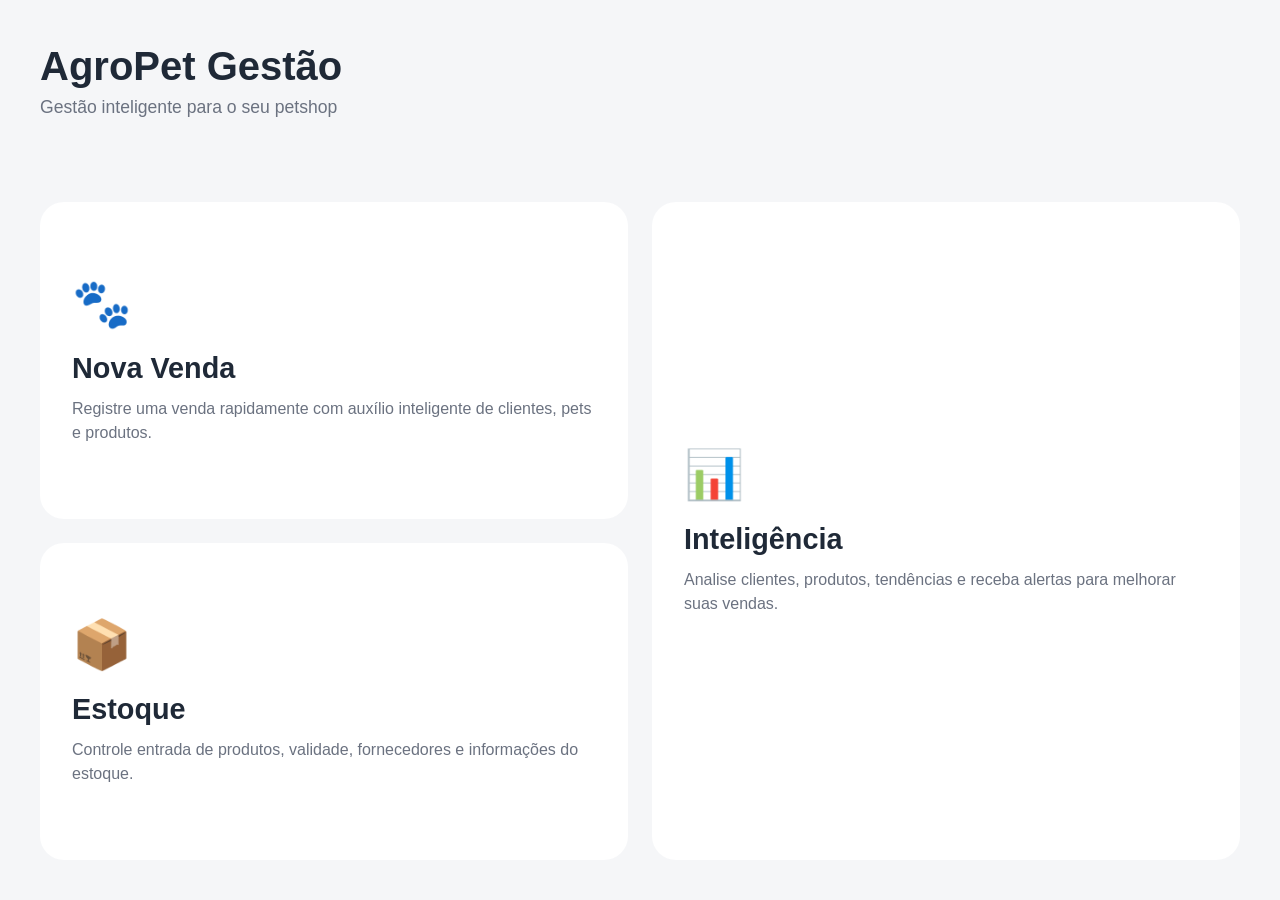
==== index.html @ 4cd782b1 "feat: primeira versão navegável do protótipo" ====
<!DOCTYPE html>
<html lang="pt-BR">

<head>
    <meta charset="UTF-8">
    <meta name="viewport" content="width=device-width, initial-scale=1.0">

    <title>AgroPet Gestão</title>

    <link rel="stylesheet" href="assets/css/style.css">

    <script defer src="assets/js/app.js"></script>
</head>

<body>

    <header class="header">
        <div>
            <h1>AgroPet Gestão</h1>
            <p>Gestão inteligente para o seu petshop</p>
        </div>
    </header>


    <main class="dashboard">

        <section class="card card-venda">
            <div class="icon">
                🐾
            </div>

            <h2>Nova Venda</h2>

            <p>
                Registre uma venda rapidamente com auxílio
                inteligente de clientes, pets e produtos.
            </p>
        </section>


        <section class="card card-estoque">
            <div class="icon">
                📦
            </div>

            <h2>Estoque</h2>

            <p>
                Controle entrada de produtos,
                validade, fornecedores e informações do estoque.
            </p>
        </section>


        <section class="card card-inteligencia">
            <div class="icon">
                📊
            </div>

            <h2>Inteligência</h2>

            <p>
                Analise clientes, produtos, tendências
                e receba alertas para melhorar suas vendas.
            </p>
        </section>

    </main>


</body>

</html>
---- assets/css/style.css ----
* {
    margin: 0;
    padding: 0;
    box-sizing: border-box;
    font-family: Arial, Helvetica, sans-serif;
}


body {
    min-height: 100vh;
    background: #f5f6f8;
    color: #1f2937;
}


/* Cabeçalho */

.header {
    height: 18vh;
    display: flex;
    align-items: center;
    padding: 40px;
}


.header h1 {
    font-size: 2.5rem;
    font-weight: 700;
}


.header p {
    margin-top: 8px;
    color: #6b7280;
    font-size: 1.1rem;
}


/* Área principal */

.dashboard {
    height: 82vh;
    display: grid;
    grid-template-columns: 1fr 1fr;
    grid-template-rows: 1fr 1fr;
    gap: 24px;
    padding: 40px;
}


/* Cartões */

.card {
    background: white;
    border-radius: 24px;
    padding: 32px;
    cursor: pointer;
    transition: transform 0.2s ease, box-shadow 0.2s ease;

    display: flex;
    flex-direction: column;
    justify-content: center;
}


.card:hover {
    transform: translateY(-5px);
    box-shadow: 0 15px 30px rgba(0,0,0,0.08);
}


.icon {
    font-size: 3rem;
    margin-bottom: 20px;
}


.card h2 {
    font-size: 1.8rem;
    margin-bottom: 12px;
}


.card p {
    color: #6b7280;
    line-height: 1.5;
}


/* Organização dos painéis */

.card-venda {
    grid-column: 1;
    grid-row: 1;
}


.card-estoque {
    grid-column: 1;
    grid-row: 2;
}


.card-inteligencia {
    grid-column: 2;
    grid-row: 1 / span 2;
}


/* Responsividade */

@media(max-width: 800px) {

    .dashboard {
        grid-template-columns: 1fr;
        grid-template-rows: auto;
    }


    .card-inteligencia {
        grid-column: auto;
        grid-row: auto;
    }

}
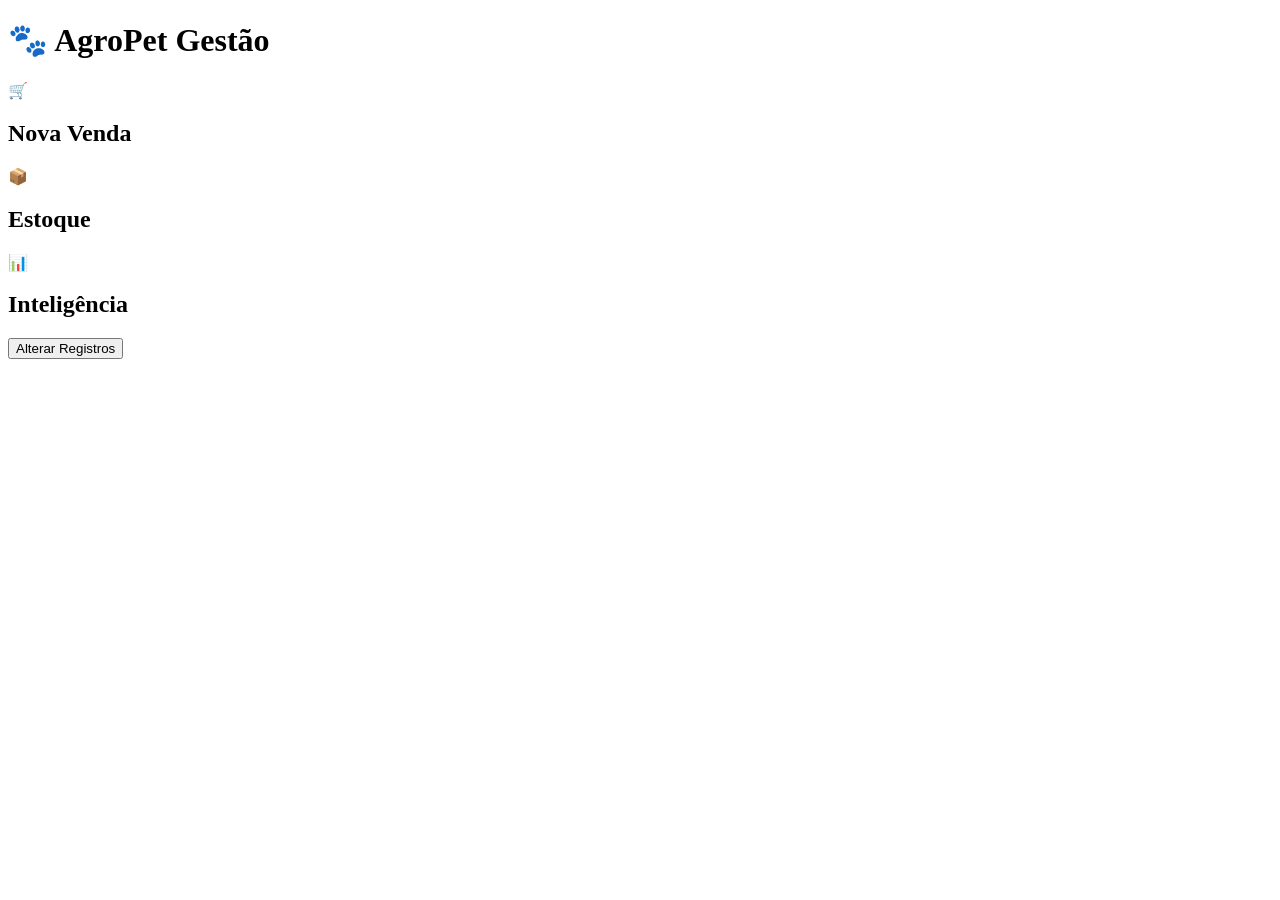
==== commit 6533510d: "feat: reorganiza estrutura inicial e evolui protótipo da interface" ====
--- a/index.html
+++ b/index.html
@@ -8,67 +8,60 @@
     <title>AgroPet Gestão</title>
 
     <link rel="stylesheet" href="assets/css/style.css">
-
     <script defer src="assets/js/app.js"></script>
 </head>
 
 <body>
 
-    <header class="header">
-        <div>
-            <h1>AgroPet Gestão</h1>
-            <p>Gestão inteligente para o seu petshop</p>
-        </div>
-    </header>
+<header class="header">
+
+    <h1>🐾 AgroPet Gestão</h1>
+
+</header>
 
 
-    <main class="dashboard">
+<main class="dashboard">
 
-        <section class="card card-venda">
-            <div class="icon">
-                🐾
-            </div>
+    <section class="card card-venda">
 
-            <h2>Nova Venda</h2>
+        <div class="icon">🛒</div>
 
-            <p>
-                Registre uma venda rapidamente com auxílio
-                inteligente de clientes, pets e produtos.
-            </p>
-        </section>
+        <h2>Nova Venda</h2>
+
+    </section>
 
 
-        <section class="card card-estoque">
-            <div class="icon">
-                📦
-            </div>
+    <section class="card card-estoque">
 
-            <h2>Estoque</h2>
+        <div class="icon">📦</div>
 
-            <p>
-                Controle entrada de produtos,
-                validade, fornecedores e informações do estoque.
-            </p>
-        </section>
+        <h2>Estoque</h2>
+
+    </section>
 
 
-        <section class="card card-inteligencia">
-            <div class="icon">
-                📊
-            </div>
+    <section class="card card-inteligencia">
 
-            <h2>Inteligência</h2>
+        <div class="icon">📊</div>
 
-            <p>
-                Analise clientes, produtos, tendências
-                e receba alertas para melhorar suas vendas.
-            </p>
-        </section>
+        <h2>Inteligência</h2>
 
-    </main>
+    </section>
+
+</main>
+
+
+<footer>
+
+    <button class="config-button">
+
+        Alterar Registros
+
+    </button>
+
+</footer>
 
 
 </body>
 
 </html>
-
--- a/assets/css/style.css
+++ b/assets/css/style.css
@@ -1,125 +1,67 @@
-* {
-    margin: 0;
-    padding: 0;
-    box-sizing: border-box;
-    font-family: Arial, Helvetica, sans-serif;
-}
+<!DOCTYPE html>
+<html lang="pt-BR">
+
+<head>
+    <meta charset="UTF-8">
+    <meta name="viewport" content="width=device-width, initial-scale=1.0">
+
+    <title>AgroPet Gestão</title>
+
+    <link rel="stylesheet" href="assets/css/style.css">
+    <script defer src="assets/js/app.js"></script>
+</head>
+
+<body>
+
+<header class="header">
+
+    <h1>🐾 AgroPet Gestão</h1>
+
+</header>
 
 
-body {
-    min-height: 100vh;
-    background: #f5f6f8;
-    color: #1f2937;
-}
+<main class="dashboard">
+
+    <section class="card card-venda">
+
+        <div class="icon">🛒</div>
+
+        <h2>Nova Venda</h2>
+
+    </section>
 
 
-/* Cabeçalho */
+    <section class="card card-estoque">
 
-.header {
-    height: 18vh;
-    display: flex;
-    align-items: center;
-    padding: 40px;
-}
+        <div class="icon">📦</div>
+
+        <h2>Estoque</h2>
+
+    </section>
 
 
-.header h1 {
-    font-size: 2.5rem;
-    font-weight: 700;
-}
+    <section class="card card-inteligencia">
+
+        <div class="icon">📊</div>
+
+        <h2>Inteligência</h2>
+
+    </section>
+
+</main>
 
 
-.header p {
-    margin-top: 8px;
-    color: #6b7280;
-    font-size: 1.1rem;
-}
+<footer>
+
+    <button class="config-button">
+
+        Alterar Registros
+
+    </button>
+
+</footer>
 
 
-/* Área principal */
+</body>
 
-.dashboard {
-    height: 82vh;
-    display: grid;
-    grid-template-columns: 1fr 1fr;
-    grid-template-rows: 1fr 1fr;
-    gap: 24px;
-    padding: 40px;
-}
-
-
-/* Cartões */
-
-.card {
-    background: white;
-    border-radius: 24px;
-    padding: 32px;
-    cursor: pointer;
-    transition: transform 0.2s ease, box-shadow 0.2s ease;
-
-    display: flex;
-    flex-direction: column;
-    justify-content: center;
-}
-
-
-.card:hover {
-    transform: translateY(-5px);
-    box-shadow: 0 15px 30px rgba(0,0,0,0.08);
-}
-
-
-.icon {
-    font-size: 3rem;
-    margin-bottom: 20px;
-}
-
-
-.card h2 {
-    font-size: 1.8rem;
-    margin-bottom: 12px;
-}
-
-
-.card p {
-    color: #6b7280;
-    line-height: 1.5;
-}
-
-
-/* Organização dos painéis */
-
-.card-venda {
-    grid-column: 1;
-    grid-row: 1;
-}
-
-
-.card-estoque {
-    grid-column: 1;
-    grid-row: 2;
-}
-
-
-.card-inteligencia {
-    grid-column: 2;
-    grid-row: 1 / span 2;
-}
-
-
-/* Responsividade */
-
-@media(max-width: 800px) {
-
-    .dashboard {
-        grid-template-columns: 1fr;
-        grid-template-rows: auto;
-    }
-
-
-    .card-inteligencia {
-        grid-column: auto;
-        grid-row: auto;
-    }
-
-}
+</html>
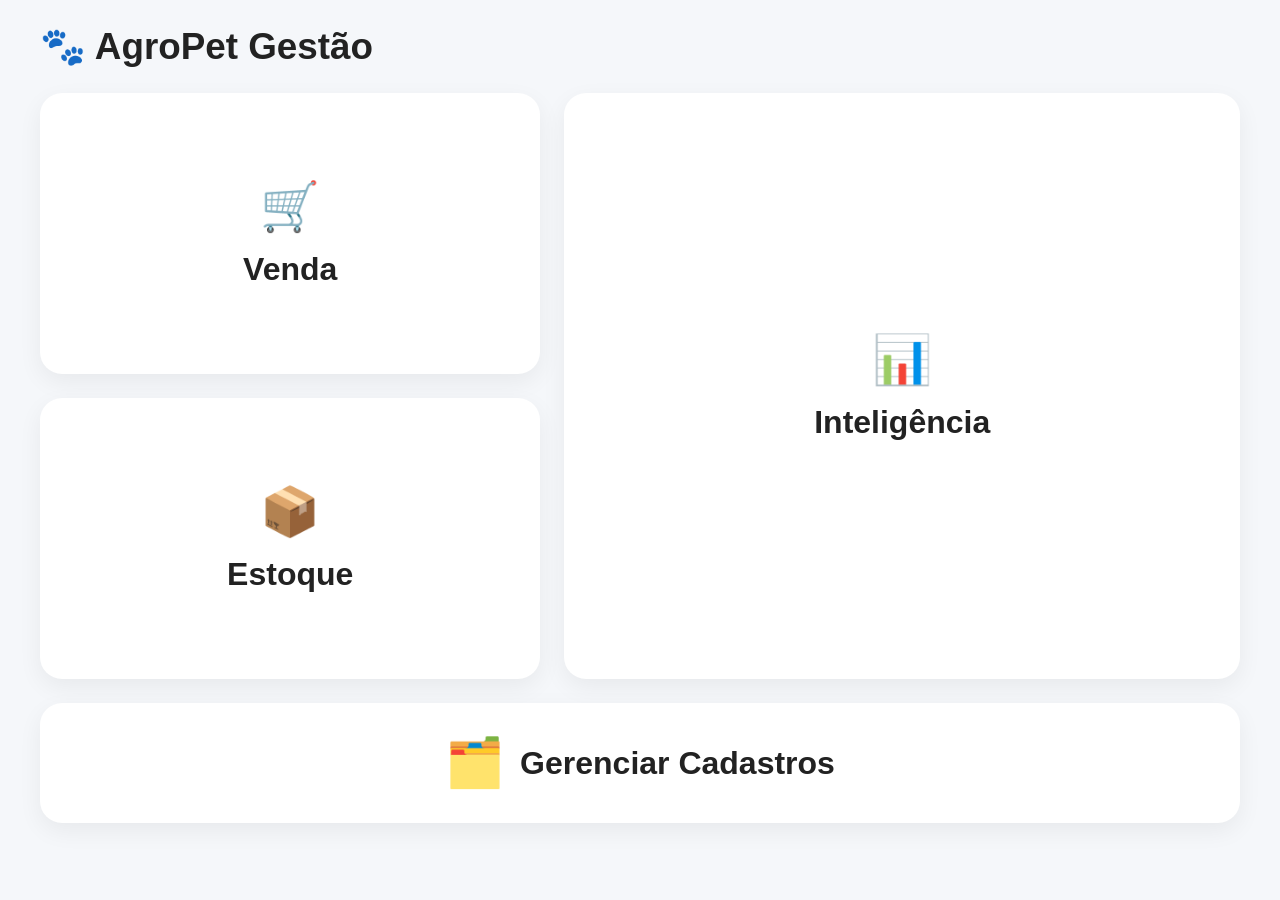
==== commit 721238a0: "feat: adiciona dados simulados e autocomplete inicial de pets" ====
--- a/index.html
+++ b/index.html
@@ -2,13 +2,17 @@
 <html lang="pt-BR">
 
 <head>
+
     <meta charset="UTF-8">
     <meta name="viewport" content="width=device-width, initial-scale=1.0">
 
     <title>AgroPet Gestão</title>
 
     <link rel="stylesheet" href="assets/css/style.css">
+    <link rel="stylesheet" href="assets/css/home.css">
+
     <script defer src="assets/js/app.js"></script>
+
 </head>
 
 <body>
@@ -19,48 +23,41 @@
 
 </header>
 
+<main class="home">
 
-<main class="dashboard">
+    <section class="card venda">
 
-    <section class="card card-venda">
+        <span class="icon">🛒</span>
 
-        <div class="icon">🛒</div>
-
-        <h2>Nova Venda</h2>
+        <h2>Venda</h2>
 
     </section>
 
+    <section class="card estoque">
 
-    <section class="card card-estoque">
-
-        <div class="icon">📦</div>
+        <span class="icon">📦</span>
 
         <h2>Estoque</h2>
 
     </section>
 
+    <section class="card inteligencia">
 
-    <section class="card card-inteligencia">
-
-        <div class="icon">📊</div>
+        <span class="icon">📊</span>
 
         <h2>Inteligência</h2>
 
     </section>
 
+    <section class="card cadastros">
+
+        <span class="icon">🗂️</span>
+
+        <h2>Gerenciar Cadastros</h2>
+
+    </section>
+
 </main>
-
-
-<footer>
-
-    <button class="config-button">
-
-        Alterar Registros
-
-    </button>
-
-</footer>
-
 
 </body>
 
--- a/assets/css/style.css
+++ b/assets/css/style.css
@@ -1,67 +1,26 @@
-<!DOCTYPE html>
-<html lang="pt-BR">
+*{
+    margin:0;
+    padding:0;
+    box-sizing:border-box;
+    font-family:Arial, Helvetica, sans-serif;
+}
 
-<head>
-    <meta charset="UTF-8">
-    <meta name="viewport" content="width=device-width, initial-scale=1.0">
+body{
 
-    <title>AgroPet Gestão</title>
+    background:#f5f7fa;
+    color:#222;
 
-    <link rel="stylesheet" href="assets/css/style.css">
-    <script defer src="assets/js/app.js"></script>
-</head>
+}
 
-<body>
+.header{
 
-<header class="header">
+    padding:25px 40px 5px;
 
-    <h1>🐾 AgroPet Gestão</h1>
+}
 
-</header>
+.header h1{
 
+    font-size:2.3rem;
+    font-weight:700;
 
-<main class="dashboard">
-
-    <section class="card card-venda">
-
-        <div class="icon">🛒</div>
-
-        <h2>Nova Venda</h2>
-
-    </section>
-
-
-    <section class="card card-estoque">
-
-        <div class="icon">📦</div>
-
-        <h2>Estoque</h2>
-
-    </section>
-
-
-    <section class="card card-inteligencia">
-
-        <div class="icon">📊</div>
-
-        <h2>Inteligência</h2>
-
-    </section>
-
-</main>
-
-
-<footer>
-
-    <button class="config-button">
-
-        Alterar Registros
-
-    </button>
-
-</footer>
-
-
-</body>
-
-</html>
+}
--- a/assets/css/home.css
+++ b/assets/css/home.css
@@ -0,0 +1,121 @@
+.home {
+
+    display: grid;
+
+    grid-template-columns: 1fr 1.35fr;
+    grid-template-rows: 1fr 1fr 120px;
+
+    gap: 24px;
+
+    padding: 20px 40px 30px;
+
+    height: calc(100vh - 120px);
+
+}
+
+.card {
+
+    background: white;
+
+    border-radius: 22px;
+
+    display: flex;
+
+    flex-direction: column;
+
+    justify-content: center;
+    align-items: center;
+
+    cursor: pointer;
+
+    transition: all .25s ease;
+
+    box-shadow: 0 8px 25px rgba(0,0,0,.06);
+
+}
+
+.card:hover {
+
+    transform: translateY(-4px);
+
+    box-shadow: 0 18px 35px rgba(0,0,0,.10);
+
+}
+
+.icon {
+
+    font-size: 3rem;
+
+    margin-bottom: 16px;
+
+}
+
+.card h2 {
+
+    font-size: 2rem;
+    font-weight: 600;
+
+}
+
+.venda {
+
+    grid-column: 1;
+    grid-row: 1;
+
+}
+
+.estoque {
+
+    grid-column: 1;
+    grid-row: 2;
+
+}
+
+.inteligencia {
+
+    grid-column: 2;
+    grid-row: 1 / span 2;
+
+}
+
+.cadastros {
+
+    grid-column: 1 / span 2;
+    grid-row: 3;
+
+    flex-direction: row;
+
+    gap: 15px;
+
+}
+
+.cadastros .icon {
+
+    margin: 0;
+
+}
+
+@media (max-width: 900px){
+
+    .home{
+
+        grid-template-columns:1fr;
+        grid-template-rows:auto;
+
+        height:auto;
+
+    }
+
+    .venda,
+    .estoque,
+    .inteligencia,
+    .cadastros{
+
+        grid-column:auto;
+        grid-row:auto;
+
+        min-height:180px;
+
+    }
+
+}
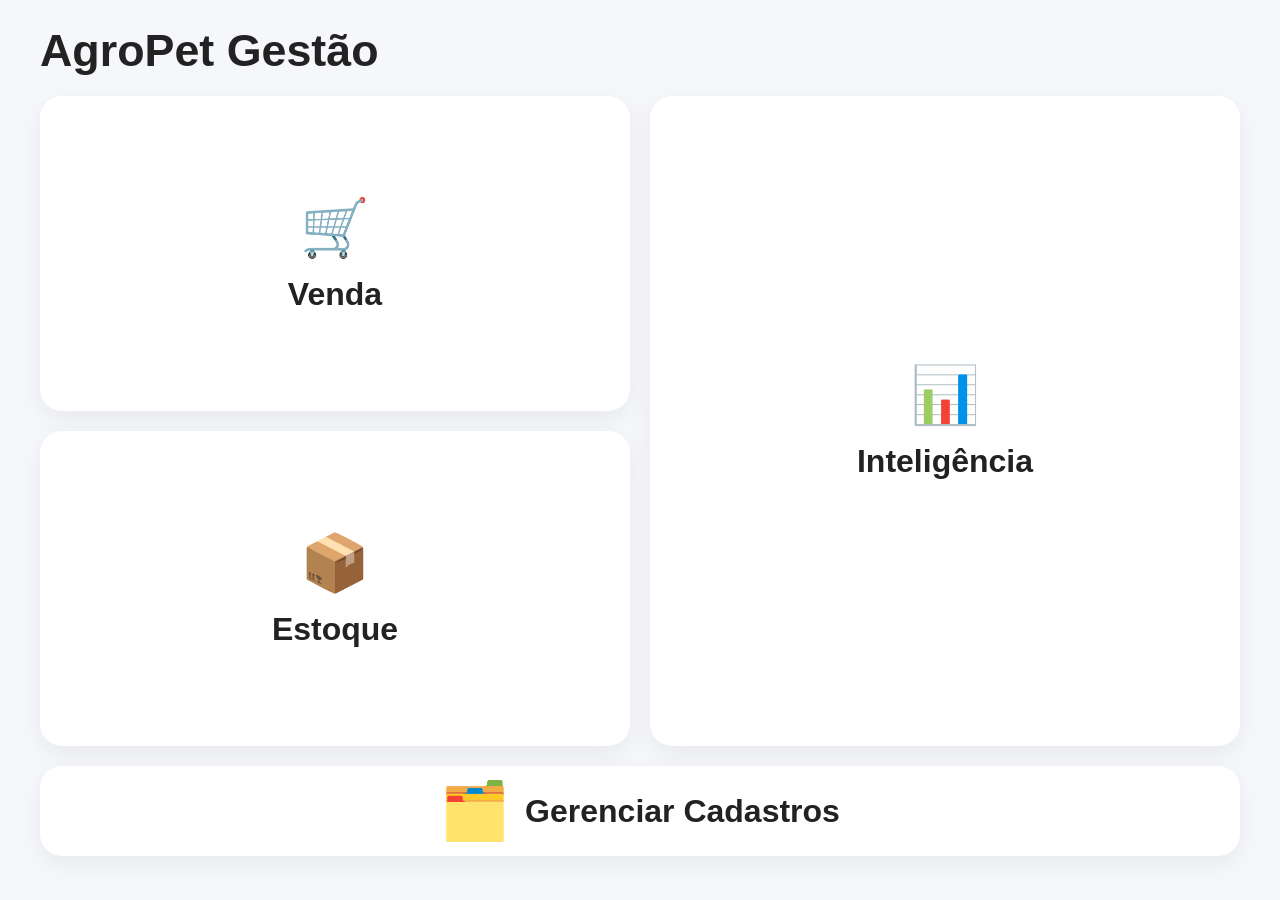
==== commit 1cc19cf2: "fix: atualiza home com navegacao e layout responsivo" ====
--- a/index.html
+++ b/index.html
@@ -11,53 +11,58 @@
     <link rel="stylesheet" href="assets/css/style.css">
     <link rel="stylesheet" href="assets/css/home.css">
 
-    <script defer src="assets/js/app.js"></script>
-
 </head>
 
 <body>
 
 <header class="header">
 
-    <h1>🐾 AgroPet Gestão</h1>
+    <h1>AgroPet Gestão</h1>
 
 </header>
 
+
 <main class="home">
 
-    <section class="card venda">
 
-        <span class="icon">🛒</span>
+    <a href="pages/venda.html" class="card venda">
+
+        <div class="icon">🛒</div>
 
         <h2>Venda</h2>
 
-    </section>
+    </a>
 
-    <section class="card estoque">
 
-        <span class="icon">📦</span>
+    <a href="pages/produtos.html" class="card estoque">
+
+        <div class="icon">📦</div>
 
         <h2>Estoque</h2>
 
-    </section>
+    </a>
 
-    <section class="card inteligencia">
 
-        <span class="icon">📊</span>
+    <a href="pages/dashboard.html" class="card inteligencia">
+
+        <div class="icon">📊</div>
 
         <h2>Inteligência</h2>
 
-    </section>
+    </a>
 
-    <section class="card cadastros">
 
-        <span class="icon">🗂️</span>
+    <a href="#" class="card cadastros">
+
+        <div class="icon">🗂️</div>
 
         <h2>Gerenciar Cadastros</h2>
 
-    </section>
+    </a>
+
 
 </main>
+
 
 </body>
 
--- a/assets/css/style.css
+++ b/assets/css/style.css
@@ -1,16 +1,24 @@
 *{
+
     margin:0;
+
     padding:0;
+
     box-sizing:border-box;
+
     font-family:Arial, Helvetica, sans-serif;
+
 }
+
 
 body{
 
     background:#f5f7fa;
+
     color:#222;
 
 }
+
 
 .header{
 
@@ -18,9 +26,11 @@
 
 }
 
+
 .header h1{
 
-    font-size:2.3rem;
+    font-size:2.8rem;
+
     font-weight:700;
 
 }
--- a/assets/css/home.css
+++ b/assets/css/home.css
@@ -1,121 +1,141 @@
-.home {
+.home{
 
-    display: grid;
+    display:grid;
 
-    grid-template-columns: 1fr 1.35fr;
-    grid-template-rows: 1fr 1fr 120px;
+    grid-template-columns:1fr 1fr;
 
-    gap: 24px;
+    grid-template-rows:1fr 1fr 90px;
 
-    padding: 20px 40px 30px;
+    gap:20px;
 
-    height: calc(100vh - 120px);
+    padding:15px 40px 25px;
+
+    height:calc(100vh - 100px);
 
 }
 
-.card {
 
-    background: white;
 
-    border-radius: 22px;
+.card{
 
-    display: flex;
+    background:white;
 
-    flex-direction: column;
+    border-radius:22px;
 
-    justify-content: center;
-    align-items: center;
+    display:flex;
 
-    cursor: pointer;
+    justify-content:center;
 
-    transition: all .25s ease;
+    align-items:center;
 
-    box-shadow: 0 8px 25px rgba(0,0,0,.06);
+    flex-direction:column;
+
+    cursor:pointer;
+
+    text-decoration:none;
+
+    color:inherit;
+
+    transition:.25s;
+
+    box-shadow:0 8px 25px rgba(0,0,0,.06);
 
 }
 
-.card:hover {
 
-    transform: translateY(-4px);
 
-    box-shadow: 0 18px 35px rgba(0,0,0,.10);
+.card:hover{
+
+    transform:translateY(-4px);
+
+    box-shadow:0 15px 35px rgba(0,0,0,.12);
 
 }
 
-.icon {
 
-    font-size: 3rem;
 
-    margin-bottom: 16px;
+.icon{
+
+    font-size:3.5rem;
+
+    margin-bottom:15px;
 
 }
 
-.card h2 {
 
-    font-size: 2rem;
-    font-weight: 600;
+
+.card h2{
+
+    font-size:2rem;
+
+    font-weight:600;
 
 }
 
-.venda {
 
-    grid-column: 1;
-    grid-row: 1;
+
+.venda{
+
+    grid-column:1;
+
+    grid-row:1;
 
 }
 
-.estoque {
 
-    grid-column: 1;
-    grid-row: 2;
+
+.estoque{
+
+    grid-column:1;
+
+    grid-row:2;
 
 }
 
-.inteligencia {
 
-    grid-column: 2;
-    grid-row: 1 / span 2;
+
+.inteligencia{
+
+    grid-column:2;
+
+    grid-row:1 / span 2;
 
 }
 
-.cadastros {
 
-    grid-column: 1 / span 2;
-    grid-row: 3;
 
-    flex-direction: row;
+.cadastros{
 
-    gap: 15px;
+    grid-column:1 / span 2;
+
+    grid-row:3;
+
+    flex-direction:row;
+
+    gap:15px;
 
 }
 
-.cadastros .icon {
 
-    margin: 0;
+
+.cadastros .icon{
+
+    margin-bottom:0;
 
 }
 
-@media (max-width: 900px){
+
+
+@media(max-width:900px){
 
     .home{
 
-        grid-template-columns:1fr;
-        grid-template-rows:auto;
+        display:flex;
+
+        flex-direction:column;
 
         height:auto;
 
     }
 
-    .venda,
-    .estoque,
-    .inteligencia,
-    .cadastros{
-
-        grid-column:auto;
-        grid-row:auto;
-
-        min-height:180px;
-
-    }
-
 }
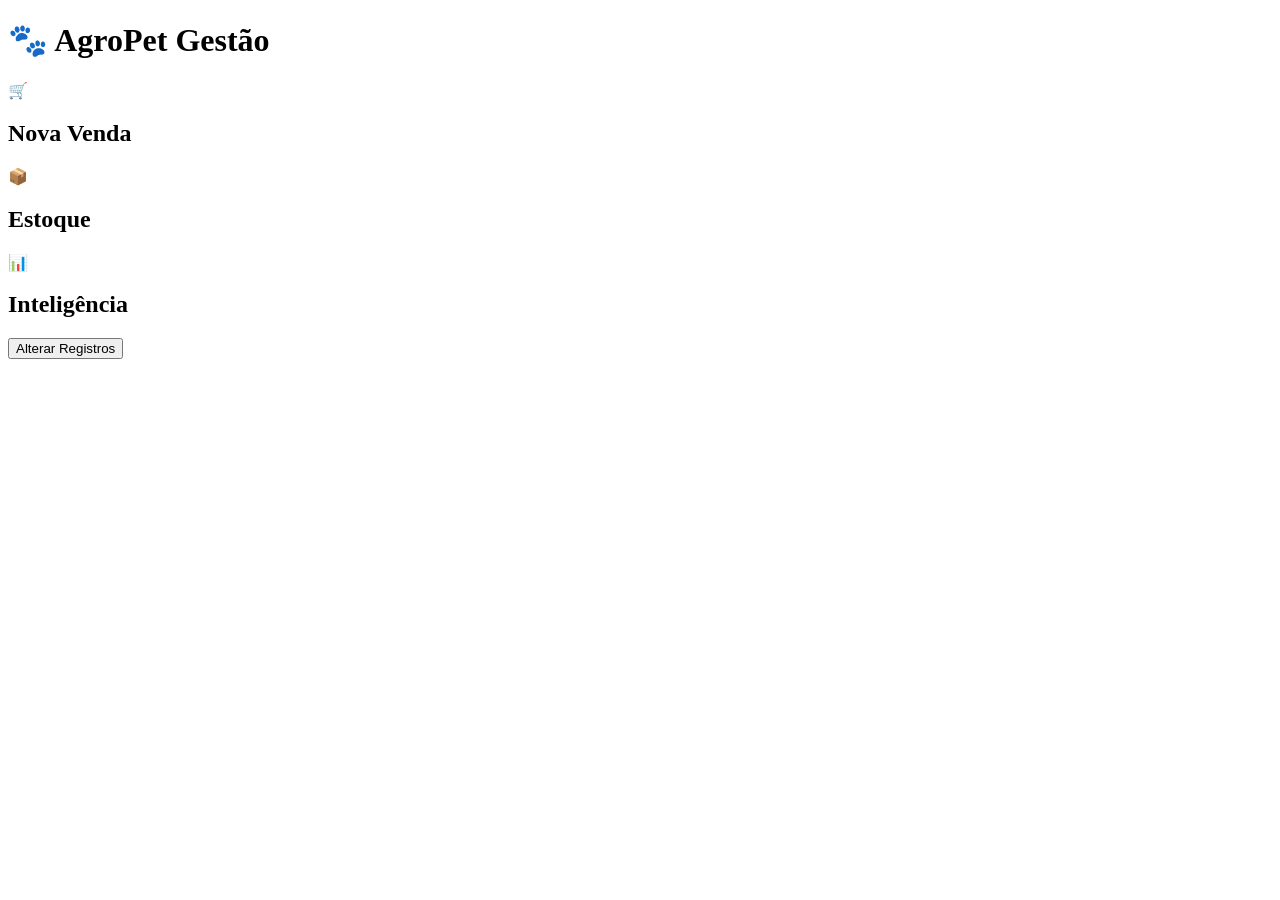
==== commit ef1033e6: "revert: volta o codigo para o estado do commit 6533510 (desfaz 1cc19cf e 721238a)" ====
--- a/index.html
+++ b/index.html
@@ -2,66 +2,64 @@
 <html lang="pt-BR">
 
 <head>
-
     <meta charset="UTF-8">
     <meta name="viewport" content="width=device-width, initial-scale=1.0">
 
     <title>AgroPet Gestão</title>
 
     <link rel="stylesheet" href="assets/css/style.css">
-    <link rel="stylesheet" href="assets/css/home.css">
-
+    <script defer src="assets/js/app.js"></script>
 </head>
 
 <body>
 
 <header class="header">
 
-    <h1>AgroPet Gestão</h1>
+    <h1>🐾 AgroPet Gestão</h1>
 
 </header>
 
 
-<main class="home">
+<main class="dashboard">
 
-
-    <a href="pages/venda.html" class="card venda">
+    <section class="card card-venda">
 
         <div class="icon">🛒</div>
 
-        <h2>Venda</h2>
+        <h2>Nova Venda</h2>
 
-    </a>
+    </section>
 
 
-    <a href="pages/produtos.html" class="card estoque">
+    <section class="card card-estoque">
 
         <div class="icon">📦</div>
 
         <h2>Estoque</h2>
 
-    </a>
+    </section>
 
 
-    <a href="pages/dashboard.html" class="card inteligencia">
+    <section class="card card-inteligencia">
 
         <div class="icon">📊</div>
 
         <h2>Inteligência</h2>
 
-    </a>
+    </section>
+
+</main>
 
 
-    <a href="#" class="card cadastros">
+<footer>
 
-        <div class="icon">🗂️</div>
+    <button class="config-button">
 
-        <h2>Gerenciar Cadastros</h2>
+        Alterar Registros
 
-    </a>
+    </button>
 
-
-</main>
+</footer>
 
 
 </body>
--- a/assets/css/style.css
+++ b/assets/css/style.css
@@ -1,36 +1,67 @@
-*{
+<!DOCTYPE html>
+<html lang="pt-BR">
 
-    margin:0;
+<head>
+    <meta charset="UTF-8">
+    <meta name="viewport" content="width=device-width, initial-scale=1.0">
 
-    padding:0;
+    <title>AgroPet Gestão</title>
 
-    box-sizing:border-box;
+    <link rel="stylesheet" href="assets/css/style.css">
+    <script defer src="assets/js/app.js"></script>
+</head>
 
-    font-family:Arial, Helvetica, sans-serif;
+<body>
 
-}
+<header class="header">
+
+    <h1>🐾 AgroPet Gestão</h1>
+
+</header>
 
 
-body{
+<main class="dashboard">
 
-    background:#f5f7fa;
+    <section class="card card-venda">
 
-    color:#222;
+        <div class="icon">🛒</div>
 
-}
+        <h2>Nova Venda</h2>
+
+    </section>
 
 
-.header{
+    <section class="card card-estoque">
 
-    padding:25px 40px 5px;
+        <div class="icon">📦</div>
 
-}
+        <h2>Estoque</h2>
+
+    </section>
 
 
-.header h1{
+    <section class="card card-inteligencia">
 
-    font-size:2.8rem;
+        <div class="icon">📊</div>
 
-    font-weight:700;
+        <h2>Inteligência</h2>
 
-}
+    </section>
+
+</main>
+
+
+<footer>
+
+    <button class="config-button">
+
+        Alterar Registros
+
+    </button>
+
+</footer>
+
+
+</body>
+
+</html>
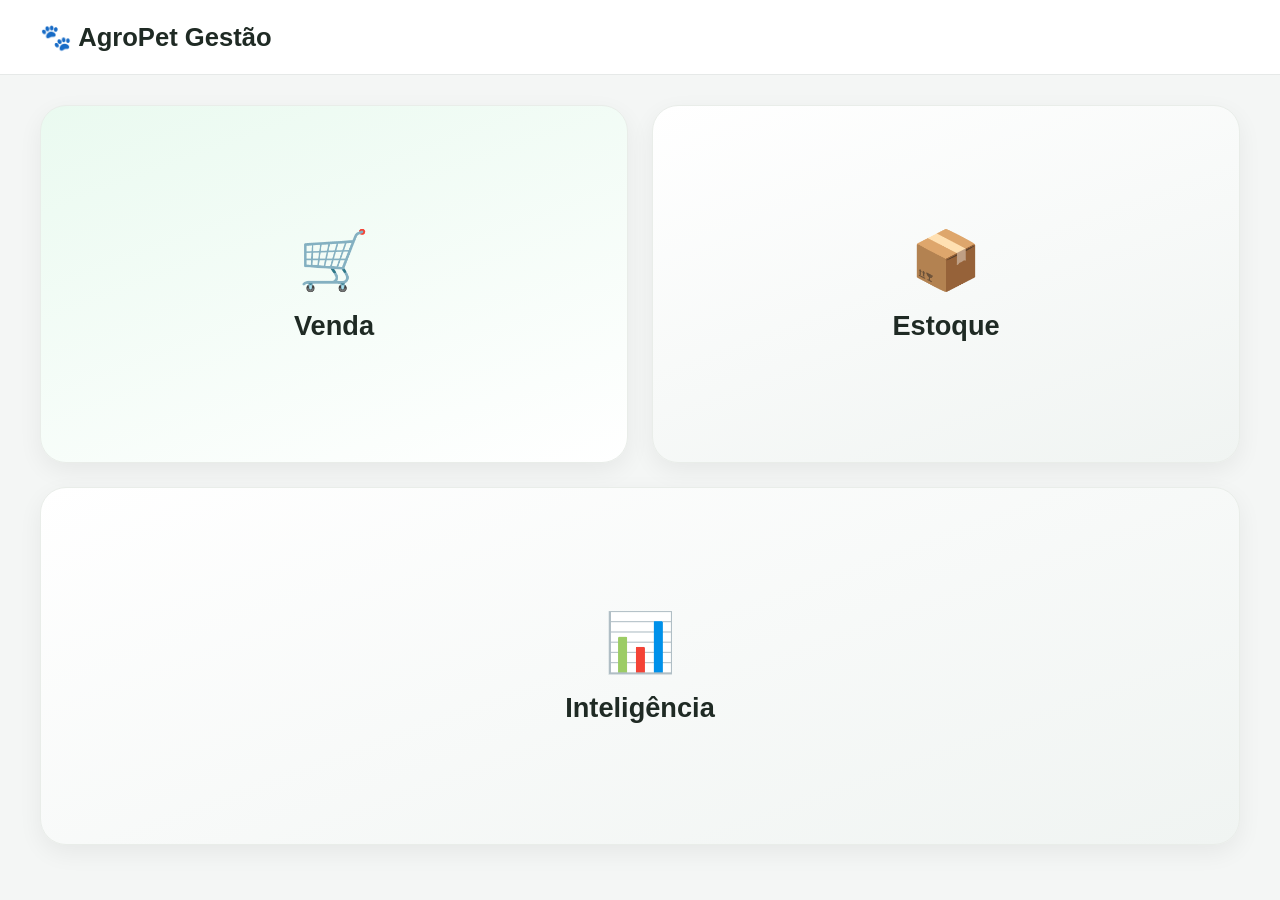
==== commit 5b48eece: "feat: reconstroi home limpa e reescreve pagina de Venda com regras de negocio - Home volta ao layout" ====
--- a/index.html
+++ b/index.html
@@ -8,59 +8,34 @@
     <title>AgroPet Gestão</title>
 
     <link rel="stylesheet" href="assets/css/style.css">
-    <script defer src="assets/js/app.js"></script>
+    <link rel="stylesheet" href="assets/css/home.css">
 </head>
 
 <body>
 
 <header class="header">
-
     <h1>🐾 AgroPet Gestão</h1>
-
 </header>
 
 
-<main class="dashboard">
+<main class="home">
 
-    <section class="card card-venda">
+    <a href="pages/venda.html" class="card venda">
+        <div class="icon">🛒</div>
+        <h2>Venda</h2>
+    </a>
 
-        <div class="icon">🛒</div>
+    <a href="pages/produtos.html" class="card estoque">
+        <div class="icon">📦</div>
+        <h2>Estoque</h2>
+    </a>
 
-        <h2>Nova Venda</h2>
-
-    </section>
-
-
-    <section class="card card-estoque">
-
-        <div class="icon">📦</div>
-
-        <h2>Estoque</h2>
-
-    </section>
-
-
-    <section class="card card-inteligencia">
-
+    <a href="pages/dashboard.html" class="card inteligencia">
         <div class="icon">📊</div>
-
         <h2>Inteligência</h2>
-
-    </section>
+    </a>
 
 </main>
-
-
-<footer>
-
-    <button class="config-button">
-
-        Alterar Registros
-
-    </button>
-
-</footer>
-
 
 </body>
 
--- a/assets/css/style.css
+++ b/assets/css/style.css
@@ -1,67 +1,32 @@
-<!DOCTYPE html>
-<html lang="pt-BR">
+* {
+    margin: 0;
+    padding: 0;
+    box-sizing: border-box;
+    font-family: 'Segoe UI', Arial, Helvetica, sans-serif;
+}
 
-<head>
-    <meta charset="UTF-8">
-    <meta name="viewport" content="width=device-width, initial-scale=1.0">
+html, body {
+    height: 100%;
+    background: #f4f6f5;
+    color: #1f2a24;
+}
 
-    <title>AgroPet Gestão</title>
+.header {
+    padding: 22px 40px;
+    background: #ffffff;
+    border-bottom: 1px solid #e6e9e8;
+}
 
-    <link rel="stylesheet" href="assets/css/style.css">
-    <script defer src="assets/js/app.js"></script>
-</head>
+.header h1 {
+    font-size: 1.6rem;
+    font-weight: 700;
+    color: #1f2a24;
+}
 
-<body>
+a {
+    color: inherit;
+}
 
-<header class="header">
-
-    <h1>🐾 AgroPet Gestão</h1>
-
-</header>
-
-
-<main class="dashboard">
-
-    <section class="card card-venda">
-
-        <div class="icon">🛒</div>
-
-        <h2>Nova Venda</h2>
-
-    </section>
-
-
-    <section class="card card-estoque">
-
-        <div class="icon">📦</div>
-
-        <h2>Estoque</h2>
-
-    </section>
-
-
-    <section class="card card-inteligencia">
-
-        <div class="icon">📊</div>
-
-        <h2>Inteligência</h2>
-
-    </section>
-
-</main>
-
-
-<footer>
-
-    <button class="config-button">
-
-        Alterar Registros
-
-    </button>
-
-</footer>
-
-
-</body>
-
-</html>
+.config-button, button.secondary, button.primary {
+    font-family: inherit;
+}
--- a/assets/css/home.css
+++ b/assets/css/home.css
@@ -0,0 +1,62 @@
+.home {
+    display: grid;
+    grid-template-columns: 1fr 1fr;
+    grid-template-rows: 1fr 1fr;
+    gap: 24px;
+    padding: 30px 40px 40px;
+    height: calc(100vh - 90px);
+}
+
+.card {
+    background: linear-gradient(160deg, #ffffff, #f0f4f2);
+    border-radius: 26px;
+    display: flex;
+    justify-content: center;
+    align-items: center;
+    flex-direction: column;
+    cursor: pointer;
+    text-decoration: none;
+    color: inherit;
+    transition: .25s ease;
+    box-shadow: 0 8px 25px rgba(0, 0, 0, .06);
+    border: 1px solid #e9ede9;
+}
+
+.card:hover {
+    transform: translateY(-4px);
+    box-shadow: 0 15px 35px rgba(0, 0, 0, .12);
+}
+
+.card .icon {
+    font-size: 3.6rem;
+    margin-bottom: 16px;
+}
+
+.card h2 {
+    font-size: 1.7rem;
+    font-weight: 600;
+}
+
+.venda {
+    grid-column: 1;
+    grid-row: 1;
+    background: linear-gradient(160deg, #eafaf0, #ffffff);
+}
+
+.estoque {
+    grid-column: 2;
+    grid-row: 1;
+}
+
+.inteligencia {
+    grid-column: 1 / span 2;
+    grid-row: 2;
+}
+
+@media (max-width: 900px) {
+    .home {
+        display: flex;
+        flex-direction: column;
+        height: auto;
+    }
+}
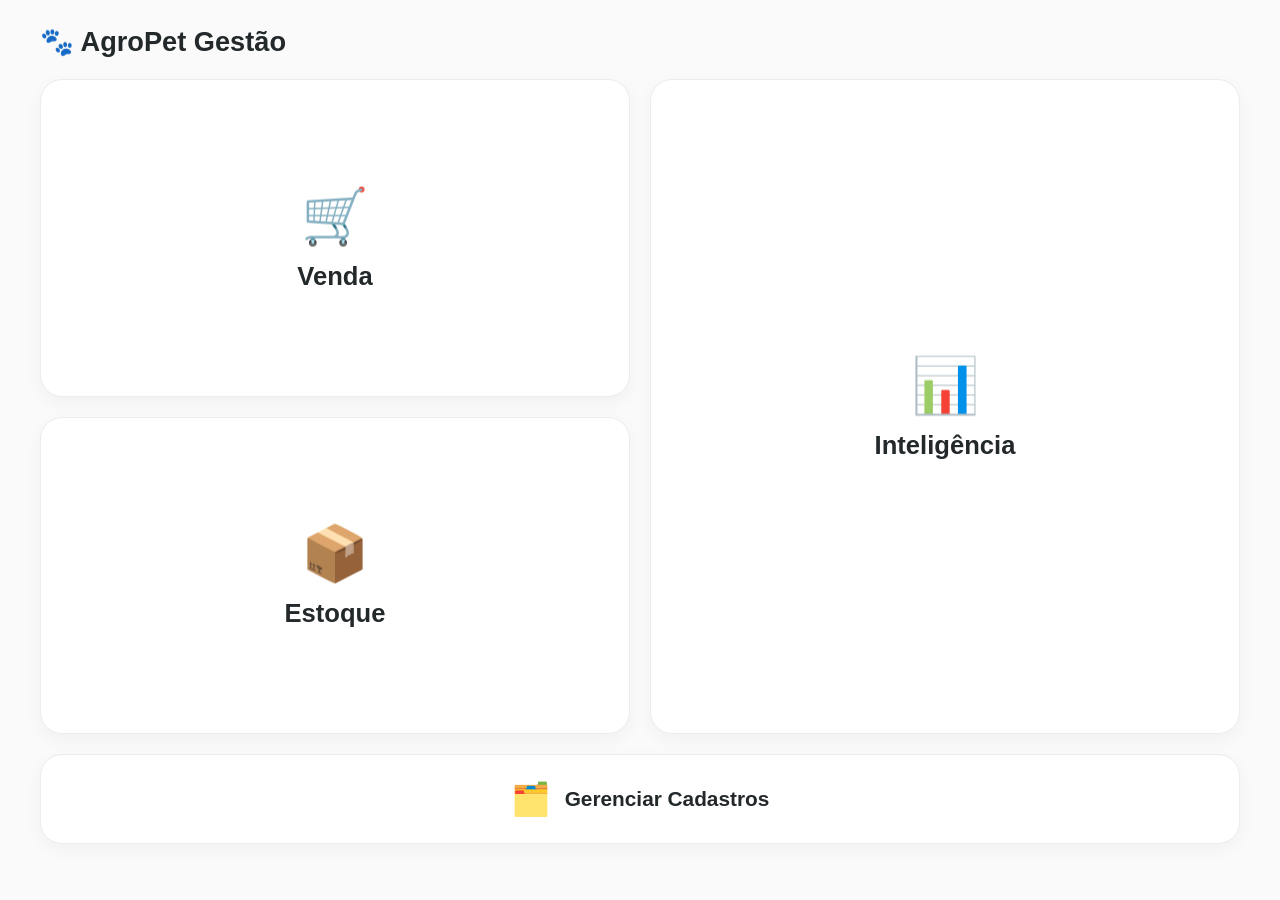
==== commit b0dc7a0d: "refactor: ajustes de layout, regras de negocio e correcoes na Venda Home: - Volta ao layout original" ====
--- a/index.html
+++ b/index.html
@@ -20,19 +20,28 @@
 
 <main class="home">
 
-    <a href="pages/venda.html" class="card venda">
-        <div class="icon">🛒</div>
-        <h2>Venda</h2>
-    </a>
+    <div class="home-topo">
 
-    <a href="pages/produtos.html" class="card estoque">
-        <div class="icon">📦</div>
-        <h2>Estoque</h2>
-    </a>
+        <a href="pages/venda.html" class="card venda">
+            <div class="icon">🛒</div>
+            <h2>Venda</h2>
+        </a>
 
-    <a href="pages/dashboard.html" class="card inteligencia">
-        <div class="icon">📊</div>
-        <h2>Inteligência</h2>
+        <a href="pages/produtos.html" class="card estoque">
+            <div class="icon">📦</div>
+            <h2>Estoque</h2>
+        </a>
+
+        <a href="pages/dashboard.html" class="card inteligencia">
+            <div class="icon">📊</div>
+            <h2>Inteligência</h2>
+        </a>
+
+    </div>
+
+    <a href="pages/cadastros.html" class="card cadastros">
+        <div class="icon">🗂️</div>
+        <h2>Gerenciar Cadastros</h2>
     </a>
 
 </main>
--- a/assets/css/style.css
+++ b/assets/css/style.css
@@ -1,3 +1,9 @@
+html, body {
+    height: 100%;
+    background: #fafafa;
+    color: #23282a;
+}
+
 * {
     margin: 0;
     padding: 0;
@@ -5,28 +11,17 @@
     font-family: 'Segoe UI', Arial, Helvetica, sans-serif;
 }
 
-html, body {
-    height: 100%;
-    background: #f4f6f5;
-    color: #1f2a24;
-}
-
 .header {
-    padding: 22px 40px;
-    background: #ffffff;
-    border-bottom: 1px solid #e6e9e8;
+    padding: 26px 40px 6px;
+    background: transparent;
 }
 
 .header h1 {
-    font-size: 1.6rem;
+    font-size: 1.7rem;
     font-weight: 700;
-    color: #1f2a24;
+    color: #23282a;
 }
 
 a {
     color: inherit;
 }
-
-.config-button, button.secondary, button.primary {
-    font-family: inherit;
-}
--- a/assets/css/home.css
+++ b/assets/css/home.css
@@ -1,15 +1,22 @@
 .home {
+    display: grid;
+    grid-template-rows: 1fr 90px;
+    gap: 20px;
+    padding: 15px 40px 30px;
+    height: calc(100vh - 90px);
+}
+
+.home-topo {
     display: grid;
     grid-template-columns: 1fr 1fr;
     grid-template-rows: 1fr 1fr;
-    gap: 24px;
-    padding: 30px 40px 40px;
-    height: calc(100vh - 90px);
+    gap: 20px;
 }
 
 .card {
-    background: linear-gradient(160deg, #ffffff, #f0f4f2);
-    border-radius: 26px;
+    background: #ffffff;
+    border: 1px solid #ececec;
+    border-radius: 22px;
     display: flex;
     justify-content: center;
     align-items: center;
@@ -18,39 +25,52 @@
     text-decoration: none;
     color: inherit;
     transition: .25s ease;
-    box-shadow: 0 8px 25px rgba(0, 0, 0, .06);
-    border: 1px solid #e9ede9;
+    box-shadow: 0 6px 18px rgba(0, 0, 0, .04);
 }
 
 .card:hover {
-    transform: translateY(-4px);
-    box-shadow: 0 15px 35px rgba(0, 0, 0, .12);
+    transform: translateY(-3px);
+    box-shadow: 0 12px 28px rgba(0, 0, 0, .08);
 }
 
 .card .icon {
-    font-size: 3.6rem;
-    margin-bottom: 16px;
+    font-size: 3.4rem;
+    margin-bottom: 14px;
 }
 
 .card h2 {
-    font-size: 1.7rem;
+    font-size: 1.6rem;
     font-weight: 600;
+    color: #23282a;
 }
 
 .venda {
     grid-column: 1;
     grid-row: 1;
-    background: linear-gradient(160deg, #eafaf0, #ffffff);
 }
 
 .estoque {
-    grid-column: 2;
-    grid-row: 1;
+    grid-column: 1;
+    grid-row: 2;
 }
 
 .inteligencia {
-    grid-column: 1 / span 2;
-    grid-row: 2;
+    grid-column: 2;
+    grid-row: 1 / span 2;
+}
+
+.cadastros {
+    flex-direction: row;
+    gap: 14px;
+}
+
+.cadastros .icon {
+    margin-bottom: 0;
+    font-size: 2rem;
+}
+
+.cadastros h2 {
+    font-size: 1.3rem;
 }
 
 @media (max-width: 900px) {
@@ -59,4 +79,8 @@
         flex-direction: column;
         height: auto;
     }
+    .home-topo {
+        display: flex;
+        flex-direction: column;
+    }
 }
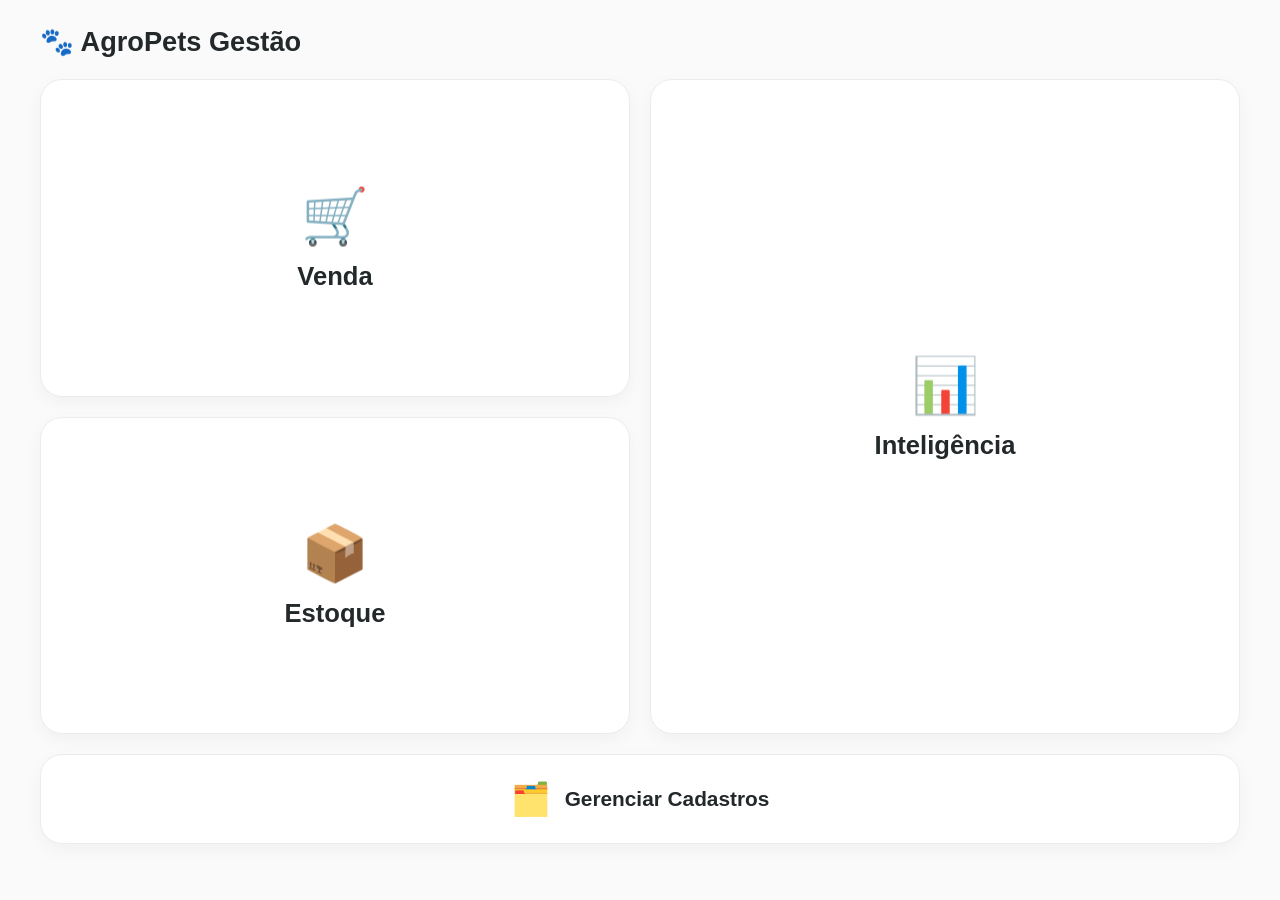
==== commit 8da082ff: "docs/ui: renomeia projeto de AgroPet para AgroPets Gestao" ====
--- a/index.html
+++ b/index.html
@@ -5,7 +5,7 @@
     <meta charset="UTF-8">
     <meta name="viewport" content="width=device-width, initial-scale=1.0">
 
-    <title>AgroPet Gestão</title>
+    <title>AgroPets Gestão</title>
 
     <link rel="stylesheet" href="assets/css/style.css">
     <link rel="stylesheet" href="assets/css/home.css">
@@ -14,7 +14,7 @@
 <body>
 
 <header class="header">
-    <h1>🐾 AgroPet Gestão</h1>
+    <h1>🐾 AgroPets Gestão</h1>
 </header>
 
 
--- a/assets/css/style.css
+++ b/assets/css/style.css
@@ -1,3 +1,8 @@
+:root {
+    --primary-block-bg: #f6f7f5;
+    --primary-block-border: #eceeec;
+}
+
 html, body {
     height: 100%;
     background: #fafafa;
@@ -14,6 +19,9 @@
 .header {
     padding: 26px 40px 6px;
     background: transparent;
+    display: flex;
+    justify-content: space-between;
+    align-items: center;
 }
 
 .header h1 {
@@ -25,3 +33,9 @@
 a {
     color: inherit;
 }
+
+.header-link {
+    text-decoration: none;
+    display: inline-block;
+    cursor: pointer;
+}
